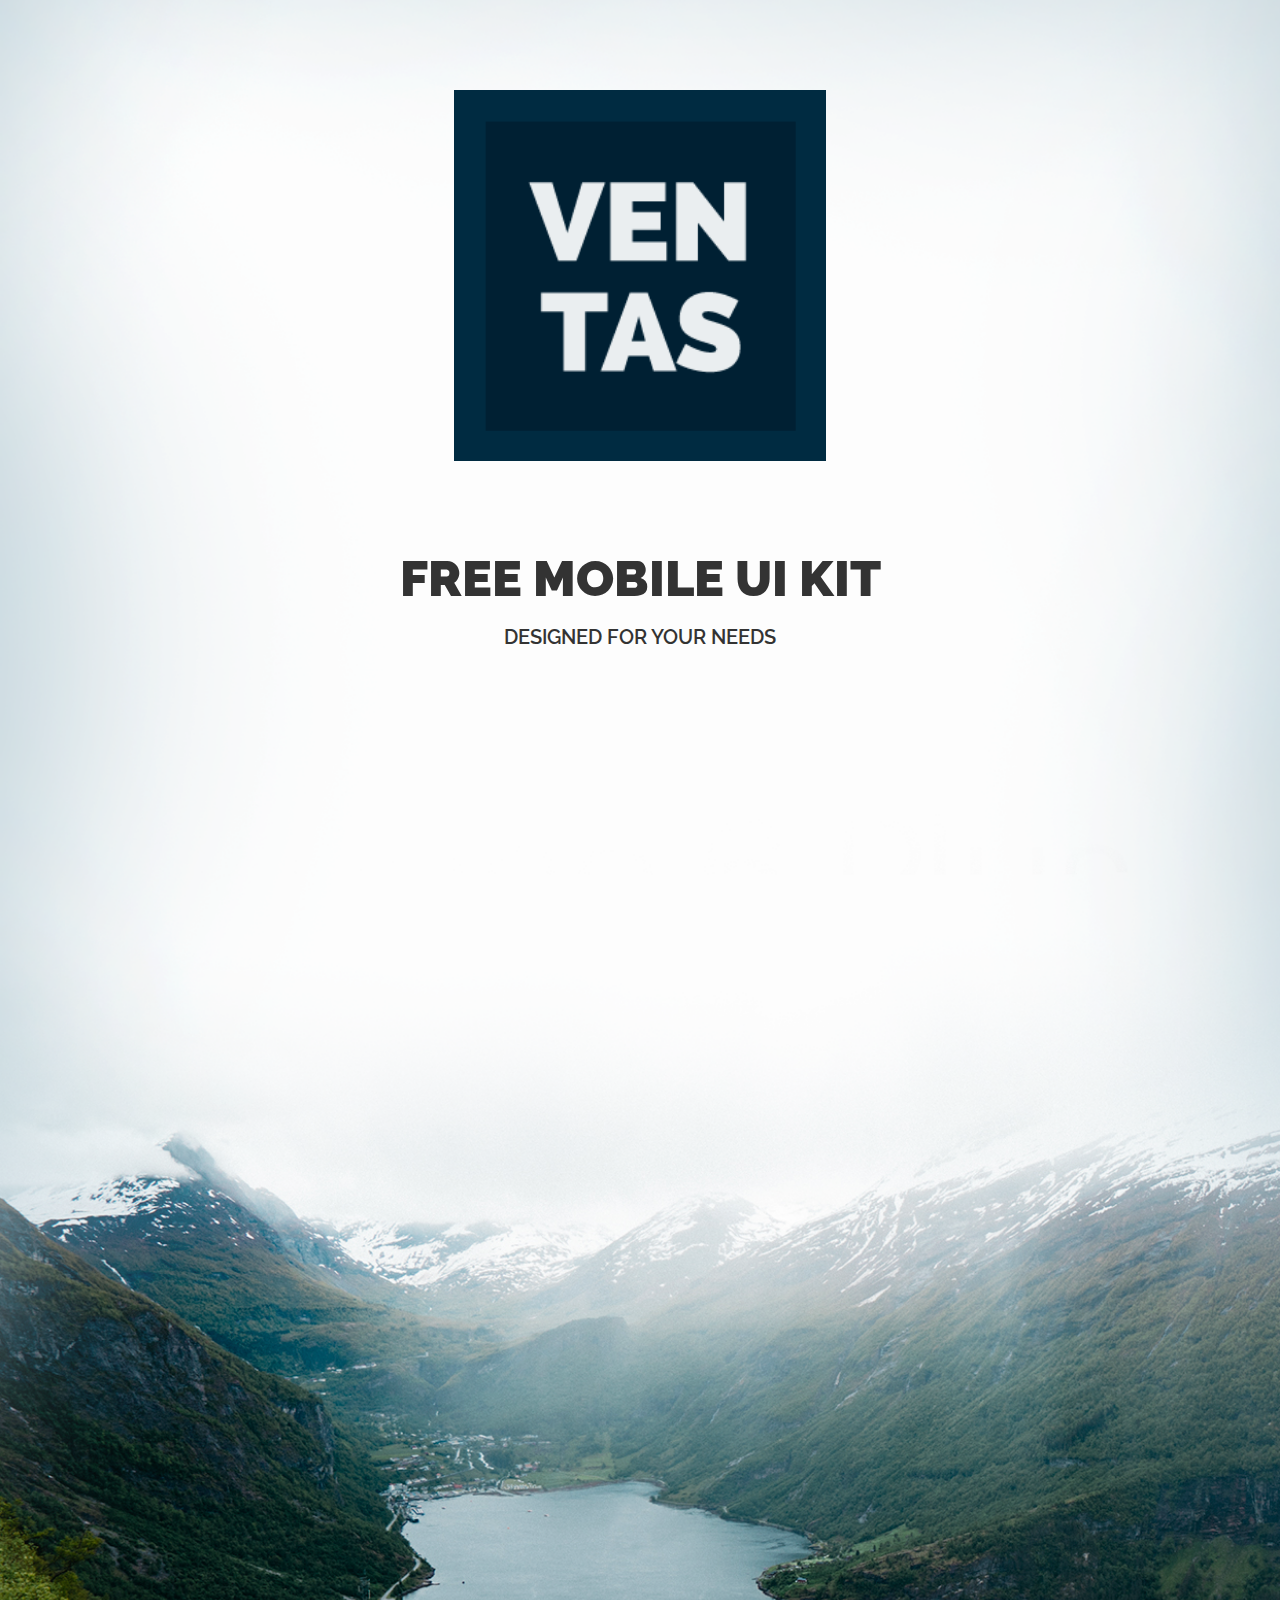
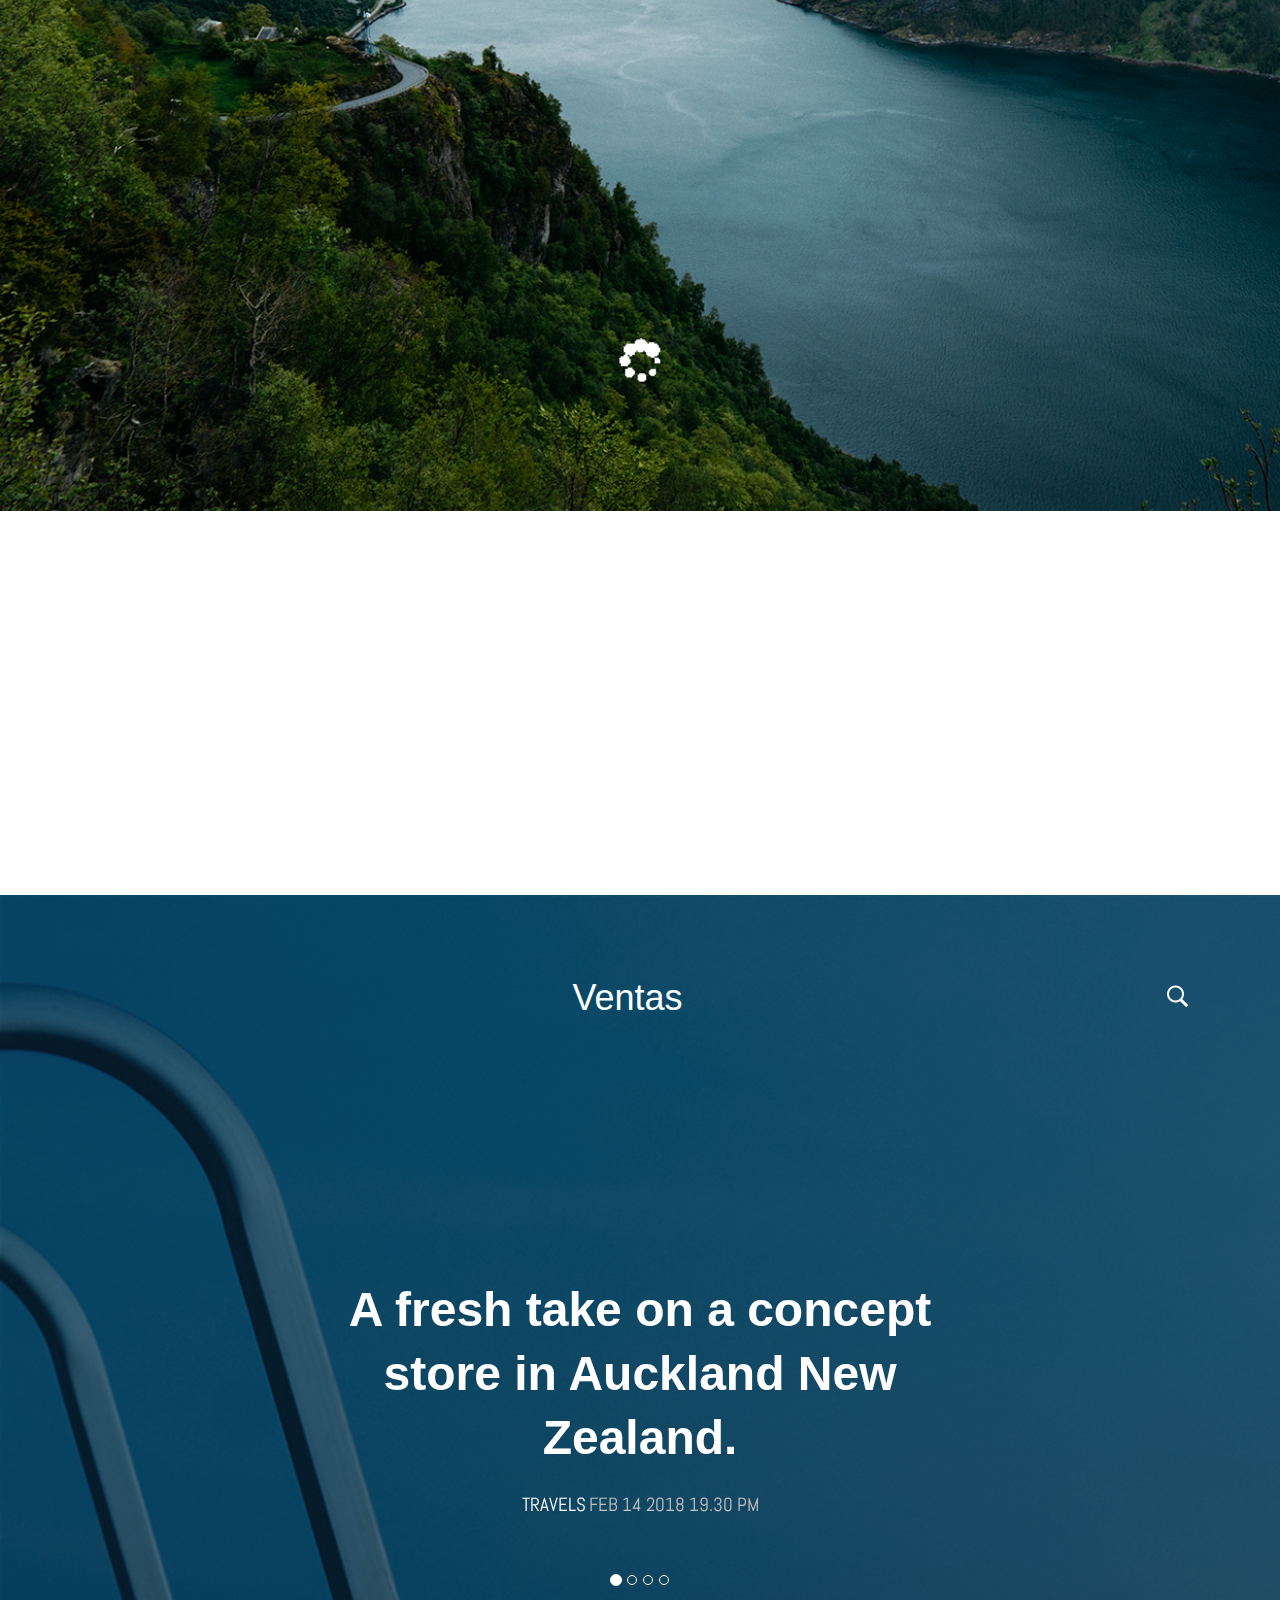
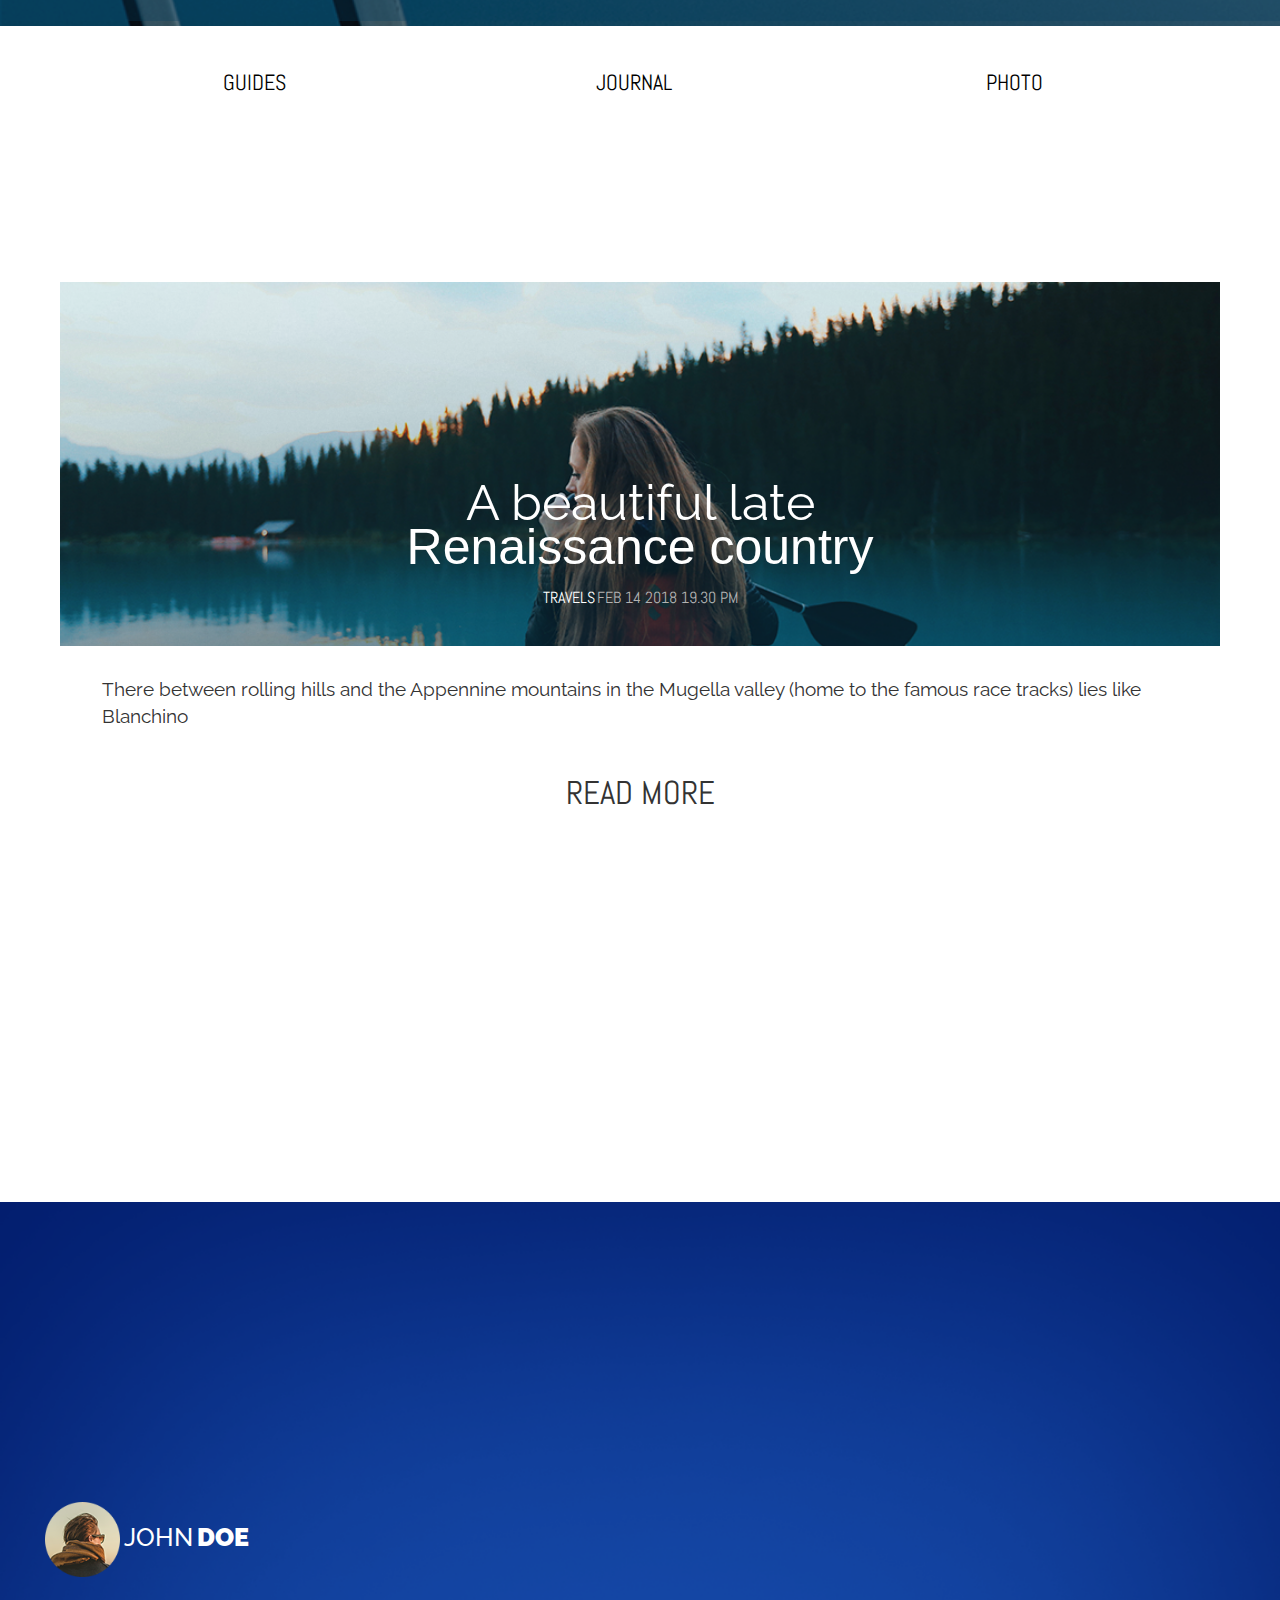
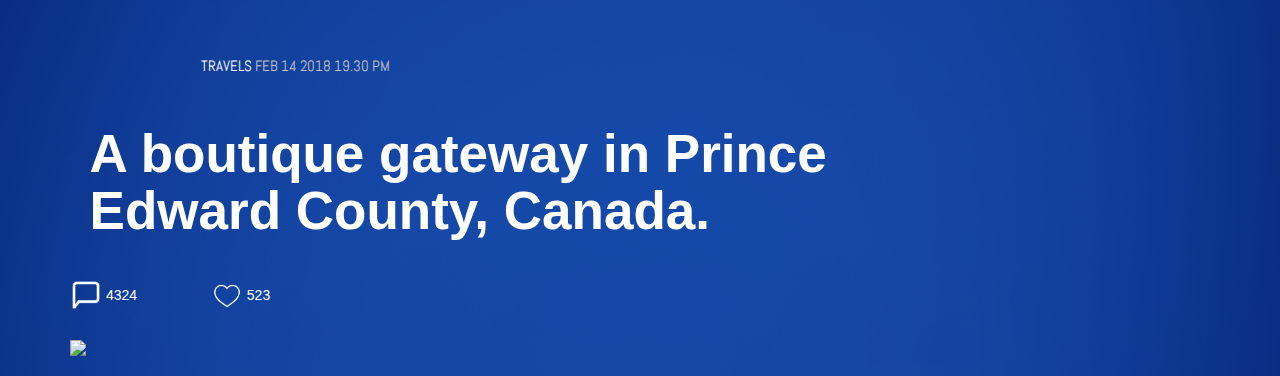
==== index.html @ aea21364 "1" ====
<!DOCTYPE html>
<html lang="en">
<head>
	<meta charset="UTF-8">
	<meta name="viewport" content="width=device-width, initial-scale=1">
		<title>Ventas</title>
		
	<link href="https://fonts.googleapis.com/css?family=Raleway:400,700" rel="stylesheet">
	<link href="https://fonts.googleapis.com/css?family=Abel" rel="stylesheet">
	<script src="jquery-3.2.1.min.js"></script>
	<link rel="stylesheet" href="bootstrap/css/bootstrap.min.css">
	<script src="bootstrap/js/bootstrap.min.js"></script>
	
	<link rel="stylesheet" href="style.css">
	<link rel="stylesheet" href="owl/owl.carousel.min.css">
	<link rel="stylesheet" href="owl/owl.theme.default.min.css">
	<link rel="stylesheet" href="https://maxcdn.bootstrapcdn.com/bootstrap/3.3.7/css/bootstrap.min.css">
	<script src="https://ajax.googleapis.com/ajax/libs/jquery/3.3.1/jquery.min.js"></script>
	<script src="https://maxcdn.bootstrapcdn.com/bootstrap/3.3.7/js/bootstrap.min.js"></script>
	
	<script src="owl/jquery.min.js"></script>
	<script src="owl/owl.carousel.js"></script>
	
	
</head>
<body>

<div>
<div class="utama">

	<div class="satu">
		<img src="1.png" class="yup"/>
			<h1 class="hai">FREE MOBILE UI KIT</h1>
			<h3 class="hai1">DESIGNED FOR YOUR NEEDS</h3>
			
			<div class="spinner">
				<img id="img-spinner" src="ap.gif" >
			</div>
	</div>
	
	<div class="dua">
		<div class="two">
		<div class="coba">
		    <div id="mobile-nav"></div>
    <nav>
      <ul class="menu">
        <li><a href="#">Home</a></li>
        <li><a href="#">Works</a></li>
        <li><a href="#">Services</a></li>
        <li><a href="#">Blog</a></li>
        <li><a href="#">About</a></li>
        <li><a href="#">Contact</a></li>
      </ul>
    </nav>

  <script src="http://code.jquery.com/jquery-1.11.3.min.js"></script>
  <script src="mostrar_nav.js"></script>
  </body>
  <script type="text/javascript">

  var _gaq = _gaq || [];
  _gaq.push(['_setAccount', 'UA-36251023-1']);
  _gaq.push(['_setDomainName', 'jqueryscript.net']);
  _gaq.push(['_trackPageview']);

  (function() {
    var ga = document.createElement('script'); ga.type = 'text/javascript'; ga.async = true;
    ga.src = ('https:' == document.location.protocol ? 'https://ssl' : 'http://www') + '.google-analytics.com/ga.js';
    var s = document.getElementsByTagName('script')[0]; s.parentNode.insertBefore(ga, s);
  })();

</script>
			<p class="yes">Ventas</p>
			<img class="gam" src="search.png"/>
		</div>
			<div id="myCarousel" class="carousel slide" data-ride="carousel">
    <!-- Indicators -->
    <ol class="carousel-indicators">
      <li data-target="#myCarousel" data-slide-to="0" class="active"></li>
      <li data-target="#myCarousel" data-slide-to="1"></li>
      <li data-target="#myCarousel" data-slide-to="2"></li>
	  <li data-target="#myCarousel" data-slide-to="3"></li>
    </ol>

    <!-- Wrapper for slides -->
    <div class="carousel-inner">

      <div class="item active">
		<p class="yese"> A fresh take on a concept store in Auckland New Zealand.</p>
			<div class="yesel"> 
			<h3>TRAVELS</h3> 
			<h4> FEB 14 2018 19.30 PM</h4>
		</div>
      </div>

      <div class="item">
          <p class="yese"> A fresh take on a concept store in Auckland New Zealand.</p>
			<div class="yesel"> 
			<h3>TRAVELS</h3> 
			<h4> FEB 14 2018 19.30 PM</h4>
		</div>
        </div>
    
      <div class="item">
          <p class="yese"> A fresh take on a concept store in Auckland New Zealand.</p>
			<div class="yesel"> 
			<h3>TRAVELS</h3> 
			<h4> FEB 14 2018 19.30 PM</h4>
		</div>
      </div>
	  
	  <div class="item">
          <p class="yese"> A fresh take on a concept store in Auckland New Zealand.</p>
			<div class="yesel"> 
			<h3>TRAVELS </h3> 
			<h4>FEB 14 2018 19.30 PM</h4>
		</div>
      </div>
  
    </div>
		</div>
	</div>
</div>

	<div class="hov">
	<div class="caption">
		<div class="kol1">
			<p> GUIDES</p>
		</div>
	</div>
	<div class="caption">
		<div class="kol1">
			<p> JOURNAL</p>
		</div>
	</div>
		<div class="caption">
		<div class="kol1">
			<p> PHOTO</p>
		</div>
		</div>
		
	</div>
	
	<div class="woman">
		<p class="ab"> A beautiful late </p> 
		<p class="abu"> Renaissance country</p>
		<div class="yesell"> 
			<h3>TRAVELS</h3> 
			<h4>FEB 14 2018 19.30 PM</h4>
		</div>
	</div>
	
	<div class="long">
		<p> There between rolling hills and the Appennine mountains in the Mugella valley (home to the famous race tracks) lies like Blanchino</p>
	</div>
	
	<div class="read"> <p> READ MORE</p> </div>
	
	<div class="tiga">
			<div class="aa">
				<img src="Photo1.png">
				<h3>JOHN</h3>
				<h4>DOE</h4>
			</div>
			
			<div class="yesella"> 
			<h3>TRAVELS</h3> 
			<h4>FEB 14 2018 19.30 PM</h4>
		</div>
		
		 <p class="yesew"> A boutique gateway in Prince Edward County, Canada.</p>
		 
		 <div class="love"> 
			<img src="topic.png">
			<p> 4324 </p>
			<img src="heart.png">
			<p> 523 </p>
		 </div>
		 
		 <div class="icon">
			<img src="icon.png">
		 </div>
	</div>
</div>
<script>
	$(document).ready(function() {
	  $('.owl-carousel').owlCarousel({
		loop: true,
		margin: 10,
		responsiveClass: true,
		nav: true,
		responsive: {
		  0: {
			items: 2
		  },
		  500: {
			items: 3
		  },
		  1000: {
			items: 3,
			loop: false,
			margin:-5

		  }
		}
	  });
	});
  </script>
</body>

</html>
---- style.css ----
body{
	font-family: 'Raleway', sans-serif;
	font-family: 'Abel', sans-serif;
	margin:0;
} 

ul{
	list-style:none;
}

.satu{
	background:url(back.png) 100% no-repeat; 
	background-size:cover;
	text-align:center;
	padding-top:90px;
}

.dua{
	background:url(bag.png); 
	background-size:150%;
	margin-top:30%;
	text-align:center;

}

.tiga{
	background:url(oi.png);
	background-size:cover;
	margin-top:30%;
	
	
}

.two{
		background-color:rgba(6, 64, 95 ,0.3);
		display:inline-block;
		}


.hai{
	font-family: 'Raleway', sans-serif;
	font-weight:900;
	font-size:25px;
	padding-top:70px;
}

.hai1{
	font-family: 'Raleway', sans-serif;
	font-weight:600;
	font-size:13px;
}

.yup{
	width:25%;
}

.spinner {
    position: ;
    margin-left: 0px; 
    margin-right: 0px;
    text-align:center;
    overflow: auto;
    padding: 10px 10px 10px 10px;
	padding-top:100%;
	padding-bottom:10%;
	background:none;
}

#img-spinner{
 width: 45px;
 height: 45px;
}

.yes{
	color:white;
	padding-top:10%;
	font-size:20px;
	display:inline-block;
	padding-left:25%;
}

;

/*MENU*/

.menu {
  list-style: none;
  line-height: 42px;
  margin: auto;
  /*outline: 1px solid red;*/
  padding-left: 0;
  width: 15em;
}

.menu a {
    background: url(icons.png) no-repeat left top;
    color: #ddd;
    text-decoration: none;
    text-transform: uppercase;
    display: block;
    padding-left: 3em;
    padding-right: 3em;
    padding-top: 13px;
    width: 50%;
}

.menu a:hover {
  margin-left: 1em;
  -webkit-transition: all .5s;
  -o-transition: all .5s;
  transition: all .5s;
}

.menu li {
  box-shadow: 3px 0 rgba(52,152,219,.2) inset;
  margin-bottom: 20px;
  -webkit-transition: all .5s;
  -o-transition: all .5s;
  transition: all .5s;/*outline: 1px solid green*/
}

.menu li:hover { box-shadow: 15em 0 rgba(52,152,219,.2)inset; }

.menu li:nth-child(2) a { background-position: 0 -42px; }

.menu li:nth-child(3) a { background-position: 0 -84px; }

.menu li:nth-child(4) a { background-position: 0 -126px; }

.menu li:nth-child(5) a { background-position: 0 -168px; }

.menu li:last-child a { background-position: 0 -210px; }

/*FIN MENU*/
/*Posicion Responsive Menu*/

nav {
  background: rgba(41,128,185,1);
  padding-right: .25em;
  position: absolute;
  left: -18em;
  top: 824px;
  padding-top: 5em;
  box-sizing: border-box;
  z-index: 20;
  height: 100%;
  -webkit-transition: all .3s;
  -o-transition: all .3s;
  transition: all .3s;
}

nav.active { left: 0;
			top:824px;}

#mobile-nav {
    background: url(menu-icon.png);
    cursor: pointer;
    left: 2em;
    height: 30px;
    position: absolute;
    top: 857px;
    width: 30px;
    z-index: 30;
}

.yese{
	padding-left:20%;
	padding-right:20%;
	padding-top:15%;
	text-align:center;
	color:#fff;
	font-size:21px;
	font-weight: 749;
    line-height: 25px;
}

.yesew {
    padding-left: 7%;
    padding-top: 2%;
    color: #fff;
    font-size: 24px;
    font-weight: 749;
    line-height: 30px;
	width:85%;
}

.yesel{
	text-align:center;
	color:#fff;
	font-size:15px;
	font-family: 'Raleway', sans-serif;
	padding-top:20px;
    padding-bottom: 80px;
	    margin-top: -25px;
	font-family: 'Abel', sans-serif;
}

.yesell{
	text-align:center;
	color:#fff;
	font-size:10px;
	font-family: 'Raleway', sans-serif;
	margin-top: -25px;
	font-family: 'Abel', sans-serif;
}

.yesella{
	text-align:center;
	color:#fff;
	font-size:10px;
	font-family: 'Raleway', sans-serif;
	font-family: 'Abel', sans-serif;
	margin-left: -57px;
	padding-top: 25px;
}

.yesell h3{
	text-align:center;
	color:#fff;
	font-size:10px;
	font-family: 'Raleway', sans-serif;
    padding-bottom: 15px;
	font-family: 'Abel', sans-serif;
	display:inline-block;
}

.yesell h4{
	text-align:center;
	color: #b2b2b2;
    font-size: 12px;
	font-family: 'Raleway', sans-serif;
    padding-bottom: 15px;
	font-family: 'Abel', sans-serif;
	display:inline-block;
}

.yesella h3{
	color:#fff;
	font-size:15px;
	font-family: 'Raleway', sans-serif;
    padding-bottom: 15px;
	font-family: 'Abel', sans-serif;
	display:inline-block;
}

.yesella h4{
	color:#c2c2c2;
	font-size:15px;
	font-family: 'Raleway', sans-serif;
    padding-bottom: 15px;
	font-family: 'Abel', sans-serif;
	display:inline-block;
}

.yesel h3{
	text-align:center;
	color:#fff;
	font-size:10px;
	font-family: 'Raleway', sans-serif;
    padding-bottom: 15px;
	font-family: 'Abel', sans-serif;
	display:inline-block;
}

.yesel h4{
	text-align:center;
	color:#c2c2c2;
	font-size:10px;
	font-family: 'Raleway', sans-serif;
    padding-bottom: 15px;
	font-family: 'Abel', sans-serif;
	display:inline-block;
}

.gam img{
	width:35px;
}

.coba{
	width:100%;
	display:inline-block;
}

.coba img{
	width:25px;
	margin:7%;
	float:right;
	padding-top:12px;
}

.hov{
	margin-top:5%;
	margin-bottom:20%;
	margin-left:5%;
	margin-right:5%;
	text-align:center;
}


.hov .caption .kol1 p{
		color: black;
		text-align: center;
		padding: 15px 15px;
		text-decoration: none;
		margin-top: -16px;
		font-family: 'Abel', sans-serif;
	}
.hov .caption .kol1 p:hover{
	color:black;
	background-color:#e3e3e3;
}

.kol1{
	width:33%;
	height:90px;
	float:left;
}

.kol2{
	width:34%;
	float:left;
}

.kol3{
	width:33%;
	float:left;
}

.woman{
	margin-top:35px;
	background:url(Photo.png);
	background-size:cover;
	margin-left:20px;
	margin-right:20px;
}

.ab{
	padding-top:55px;
	color:white;
	width:100%;
	text-align:center;
	font-size:20px;
	margin:0;
}

.abu{
	color:white;
	width:100%;
	text-align:center;
	font-size:20px;
}

.long{
	margin-top:30px;
	padding-left:8%;
	padding-right:8%;
	font-family: 'Raleway', sans-serif;
	
}

.read{
	font-family: 'Abel', sans-serif;
	text-align:center;
	margin-top:40px;
	font-size:20px;
}

.aa{
	display:inline-block;
	padding-top:300px;
}

.aa img{
	width:35px;
	margin-left:25px;
	margin-bottom: -11px;
}

.aa h4{
	display:inline-block;
	font-size:15px;
	color:white;
	font-family: 'Raleway', sans-serif;
	font-weight:900;
}

.aa h3{
	display:inline-block;
	font-size:15px;
	color:white;
	font-family: 'Raleway', sans-serif;
}

.love{
	display:inline-block;
	padding-top:10px;
}

.love p{
	display:inline-block;
	color:white;
}

.love img{
	width:24px;
    margin-bottom: -5px;
    margin-left: 24px;
}

.icon img{
	width:35px;
	margin-left: 25px;
    margin-top: 25px;
	padding-bottom: 20px;
}

@media (min-width: 375px){
	
.yup {
    width: 29%;
}
	
.hai {
    font-family: 'Raleway', sans-serif;
    font-weight: 900;
    font-size: 30px;
    padding-top: 70px;
}

.hai1 {
    font-family: 'Raleway', sans-serif;
    font-weight: 600;
    font-size: 15px;
}

#mobile-nav {
    background: url(menu-icon.png);
    cursor: pointer;
    left: 2em;
    height: 30px;
    position: absolute;
    top: 975px;
    width: 30px;
    z-index: 30;
}

nav.active {
    left: 0;
    top: 938px;
}

nav {
  background: rgba(41,128,185,1);
  padding-right: .25em;
  position: absolute;
  left: -18em;
  top: 938px;
  padding-top: 5em;
  box-sizing: border-box;
  z-index: 20;
  height: 100%;
  -webkit-transition: all .3s;
  -o-transition: all .3s;
  transition: all .3s;
}



.yes {
    color: white;
    padding-top: 10%;
    font-size: 25px;
    display: inline-block;
    padding-left: 25%;
}

.yes {
    color: white;
    padding-top: 10%;
    font-size: 25px;
    display: inline-block;
    padding-left: 25%;
}

.yesel h3{
	text-align:center;
	color:#fff;
	font-size:15px;
	font-family: 'Raleway', sans-serif;
    padding-bottom: 15px;
	font-family: 'Abel', sans-serif;
	display:inline-block;
}

.yesel h4{
	text-align:center;
	color:#c2c2c2;
	font-size:15px;
	font-family: 'Raleway', sans-serif;
    padding-bottom: 15px;
	font-family: 'Abel', sans-serif;
	display:inline-block;
}

.kol1 p{
	font-size:17px;
}

.ab{
	padding-top:55px;
	color:white;
	width:100%;
	text-align:center;
	font-size:23px;
	margin:0;
}

.abu{
	color:white;
	width:100%;
	text-align:center;
	font-size:23px;
}

.yesell h3{
	text-align:center;
	color:#fff;
	font-size:14px;
	font-family: 'Raleway', sans-serif;
    padding-bottom: 15px;
	font-family: 'Abel', sans-serif;
	display:inline-block;
}

.yesell h4{
	text-align:center;
	color: #b2b2b2;
    font-size: 14px;
	font-family: 'Raleway', sans-serif;
    padding-bottom: 15px;
	font-family: 'Abel', sans-serif;
	display:inline-block;
}

.long {
    margin-top: 30px;
    font-size: 16px;
    padding-left: 8%;
    padding-right: 8%;
    font-family: 'Raleway', sans-serif;
}

.read {
    font-family: 'Abel', sans-serif;
    text-align: center;
    margin-top: 40px;
    font-size: 24px;
}

.aa img {
    width: 45px;
    margin-left: 25px;
    margin-bottom: -15px;
}

.aa h3 {
    display: inline-block;
    font-size: 18px;
    color: white;
    font-family: 'Raleway', sans-serif;
}

.aa h4 {
    display: inline-block;
    font-size: 18px;
    color: white;
    font-family: 'Raleway', sans-serif;
}

.yesella {
    text-align: center;
    color: #fff;
    font-size: 10px;
    font-family: 'Raleway', sans-serif;
    font-family: 'Abel', sans-serif;
    margin-left: -80px;
    padding-top: 55px;
}

.yesella h3{
	color:#fff;
	font-size:15px;
	font-family: 'Raleway', sans-serif;
    padding-bottom: 15px;
	font-family: 'Abel', sans-serif;
	display:inline-block;
}

.yesella h4{
	color:#c2c2c2;
	font-size:15px;
	font-family: 'Raleway', sans-serif;
    padding-bottom: 15px;
	font-family: 'Abel', sans-serif;
	display:inline-block;
}

}

@media (min-width: 425px){
	#mobile-nav {
    background: url(menu-icon.png);
    cursor: pointer;
    left: 2em;
    height: 30px;
    position: absolute;
    top: 1067px;
    width: 30px;
    z-index: 30;
}

.yese {
    padding-left: 20%;
    padding-right: 20%;
    padding-top: 15%;
    text-align: center;
    color: #fff;
    font-size: 33px;
    font-weight: 749;
    line-height: 41px;
}

nav.active {
    left: 0;
    top: 1032px;
}
nav {
  background: rgba(41,128,185,1);
  padding-right: .25em;
  position: absolute;
  left: -18em;
  top: 1032px;
  padding-top: 5em;
  box-sizing: border-box;
  z-index: 20;
  height: 100%;
  -webkit-transition: all .3s;
  -o-transition: all .3s;
  transition: all .3s;
}

.yesella {
    text-align: center;
    color: #fff;
    font-size: 10px;
    font-family: 'Raleway', sans-serif;
    font-family: 'Abel', sans-serif;
    margin-left: -175px;
    padding-top: 55px;
}

.yesew {
    padding-left: 7%;
    padding-top: 2%;
    color: #fff;
    font-size: 35px;
    font-weight: 749;
    line-height: 38px;
    width: 85%;
}

.love img {
    width: 32px;
    margin-bottom: 4px;
    margin-left: 24px;
}

.icon img {
    width: 45px;
    margin-left: 25px;
    margin-top: 25px;
    padding-bottom: 20px;
}
.aa img {
    width: 45px;
    margin-left: 25px;
    margin-bottom: 6px;
}
}

@media (min-width: 768px){
	.hai {
    font-family: 'Raleway', sans-serif;
    font-weight: 900;
    font-size: 50px;
    padding-top: 70px;
}

.hai1 {
    font-family: 'Raleway', sans-serif;
    font-weight: 600;
    font-size: 20px;
}

#mobile-nav {
    background: url(menu-icon.png);
    cursor: pointer;
    left: 4em;
    height: 30px;
    position: absolute;
    top: 1690px;
    width: 30px;
    z-index: 30;
}

nav.active {
    left: 0;
    top: 1630px;
}
nav {
  background: rgba(41,128,185,1);
  padding-right: .25em;
  position: absolute;
  left: -18em;
  top: 1630px;
  padding-top: 5em;
  box-sizing: border-box;
  z-index: 20;
  height: 100%;
  -webkit-transition: all .3s;
  -o-transition: all .3s;
  transition: all .3s;
}

ul{
	padding-top:15%;
}

.yes {
    color: white;
    padding-top: 6%;
    font-size: 36px;
    display: inline-block;
    padding-left: 14%;
}

.coba img {
    width: 25px;
    margin: 6% 7%;
    float: right;
    padding-top: 12px;
}

.yese {
    padding-left: 26%;
    padding-right: 26%;
    padding-top: 15%;
    text-align: center;
    color: #fff;
    font-size: 48px;
    font-weight: 749;
    line-height: 64px;
}

.yesel h3 {
    text-align: center;
    color: #fff;
    font-size: 19px;
    font-family: 'Raleway', sans-serif;
    padding-bottom: 15px;
    font-family: 'Abel', sans-serif;
    display: inline-block;
}

.yesel h4 {
    text-align: center;
    color: #c2c2c2;
    font-size: 19px;
    font-family: 'Raleway', sans-serif;
    padding-bottom: 15px;
    font-family: 'Abel', sans-serif;
    display: inline-block;
}

.read {
    font-family: 'Abel', sans-serif;
    text-align: center;
    margin-top: 40px;
    font-size: 28px;
}

.kol1 p {
    font-size: 22px;
}

.hov .caption .kol1 p {
    color: black;
    text-align: center;
    padding: 15px 15px;
    text-decoration: none;
    margin-top: -38px;
    font-family: 'Abel', sans-serif;
}

.hov .caption .kol1 p {
    color: black;
    text-align: center;
    padding: 15px 15px;
    text-decoration: none;
    margin-top: -38px;
    font-family: 'Abel', sans-serif;
}

.ab {
    padding-top: 185px;
    color: white;
    width: 100%;
    text-align: center;
    font-size: 50px;
    margin: 0;
	font-family: 'Raleway', sans-serif;
}
.abu {
    color: white;
    width: 100%;
    text-align: center;
    font-size: 50px;
    margin-top: -26px;
}

.yesell h3 {
    text-align: center;
    color: #fff;
    font-size: 16px;
    font-family: 'Raleway', sans-serif;
    padding-bottom: 30px;
    font-family: 'Abel', sans-serif;
    display: inline-block;
}

.yesell h4 {
    text-align: center;
    color: #b2b2b2;
    font-size: 16px;
    font-family: 'Raleway', sans-serif;
    padding-bottom: 30px;
    font-family: 'Abel', sans-serif;
    display: inline-block;
}

.long {
    margin-top: 30px;
    font-size: 19px;
    padding-left: 8%;
    padding-right: 8%;
    font-family: 'Raleway', sans-serif;
}

.read {
    font-family: 'Abel', sans-serif;
    text-align: center;
    margin-top: 40px;
    font-size: 33px;
}

.woman {
    margin-top: 35px;
    background: url(Photo.png);
    background-size: cover;
    margin-left: 60px;
    margin-right: 60px;
}

.aa img {
    width: 75px;
    margin-left: 25px;
    margin-bottom: 6px;
}

.aa h3 {
    display: inline-block;
    font-size: 25px;
    color: white;
    font-family: 'Raleway', sans-serif;
}

.aa h4 {
    display: inline-block;
    font-size: 25px;
    color: white;
    font-family: 'Raleway', sans-serif;
}

.yesella {
    text-align: center;
    color: #fff;
    font-size: 15px;
    font-family: 'Raleway', sans-serif;
    font-family: 'Abel', sans-serif;
    margin-left: -450px;
    padding-top: 55px;
}

.yesew {
    padding-left: 7%;
    padding-top: 2%;
    color: #fff;
    font-size: 53px;
    font-weight: 749;
    line-height: 57px;
    width: 79%;
}

.love img {
    width: 32px;
    margin-bottom: 4px;
    margin-left: 24px;
}

.love{
	padding-top:30px;
}

#mobile-nav {
    background: url(menu-icon.png);
    cursor: pointer;
    left: 4em;
    height: 30px;
    position: absolute;
    top: 2137px;
    width: 30px;
    z-index: 30;
}

nav.active {
    left: 0;
    top: 2063px;

}

nav {
  background: rgba(41,128,185,1);
  padding-right: .25em;
  position: absolute;
  left: -18em;
  top: 2063px;
  padding-top: 5em;
  box-sizing: border-box;
  z-index: 20;
  height: 100%;
  -webkit-transition: all .3s;
  -o-transition: all .3s;
  transition: all .3s;
}

ul {
    padding-top: 25%;
}
.aa img {
    width: 75px;
    margin-left: 45px;
    margin-bottom: 6px;
}

.yesella {
    text-align: center;
    color: #fff;
    font-size: 15px;
    font-family: 'Raleway', sans-serif;
    font-family: 'Abel', sans-serif;
    margin-left: -690px;
    padding-top: 55px;
}
.love img {
    width: 32px;
    margin-bottom: 4px;
    margin-left: 70px;
}

.icon img {
    width: 55px;
    margin-left: 70px;
    margin-top: 25px;
    padding-bottom: 20px;
}
}
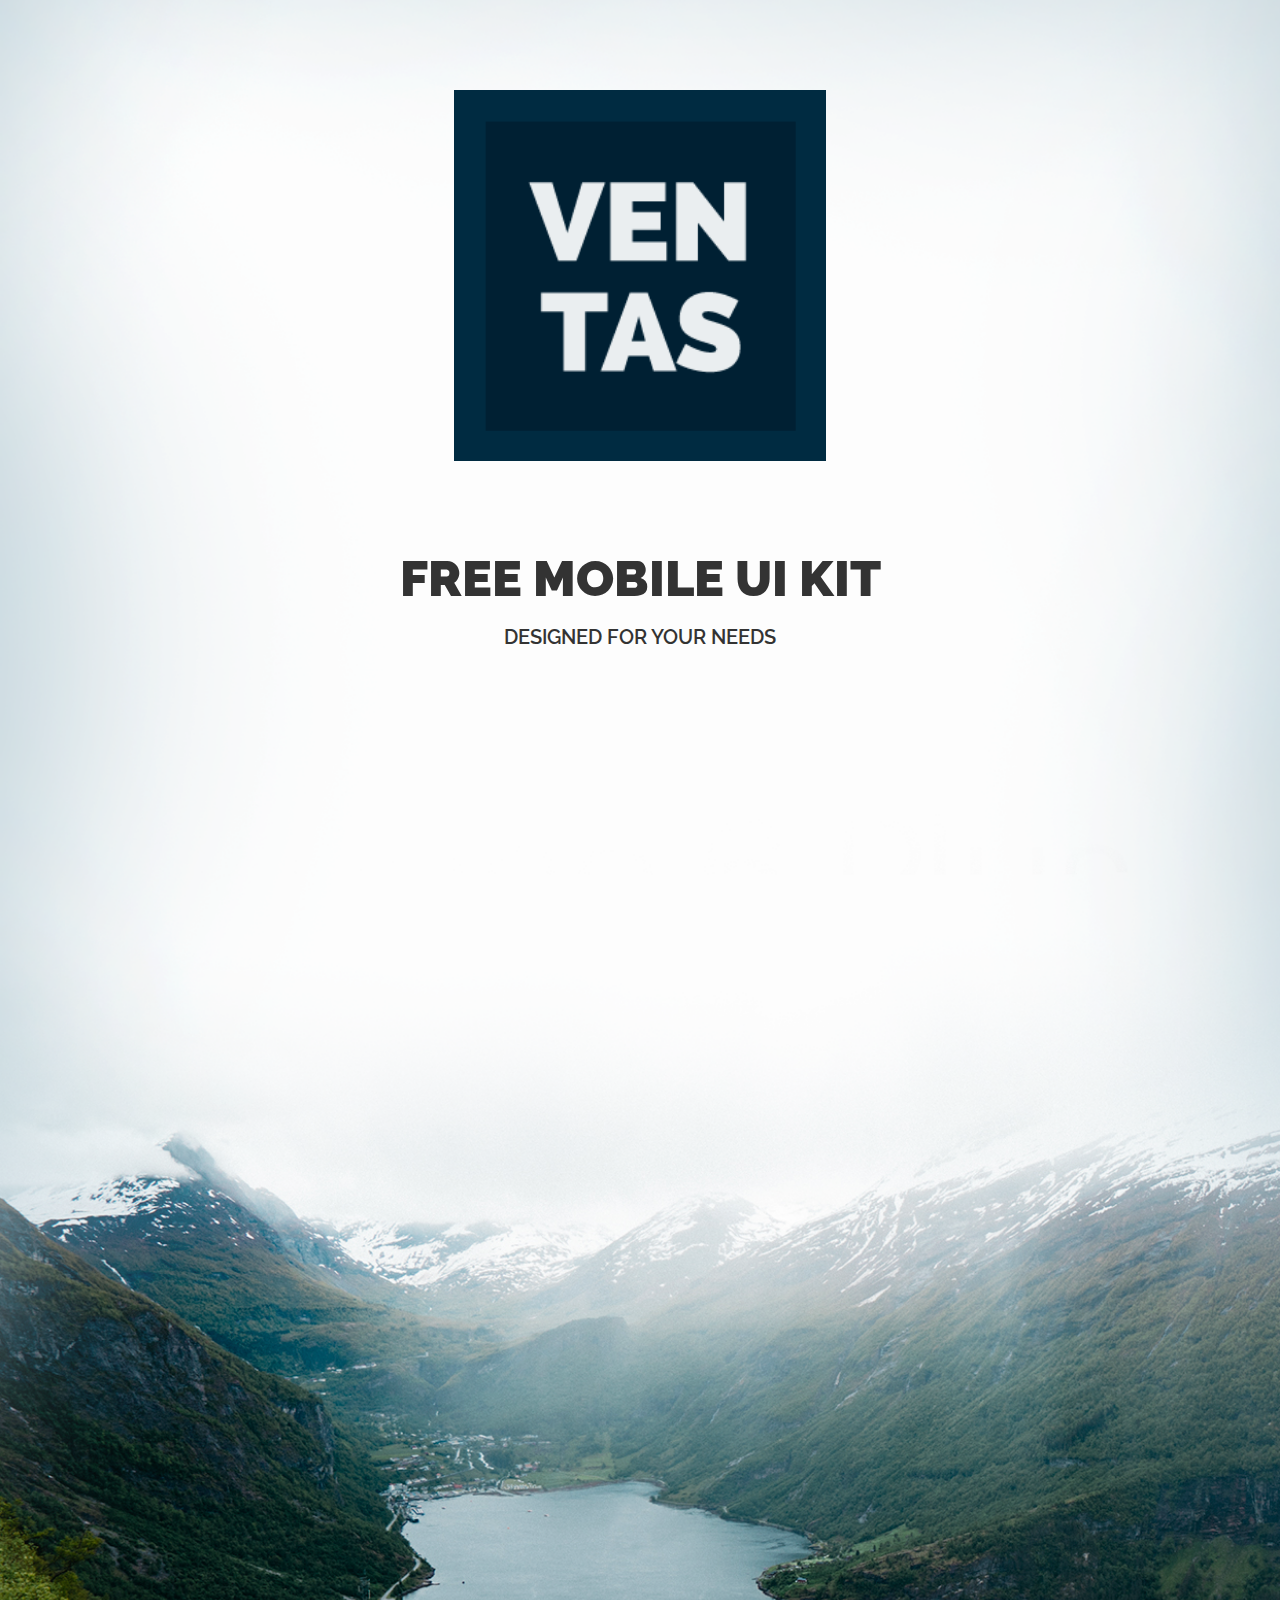
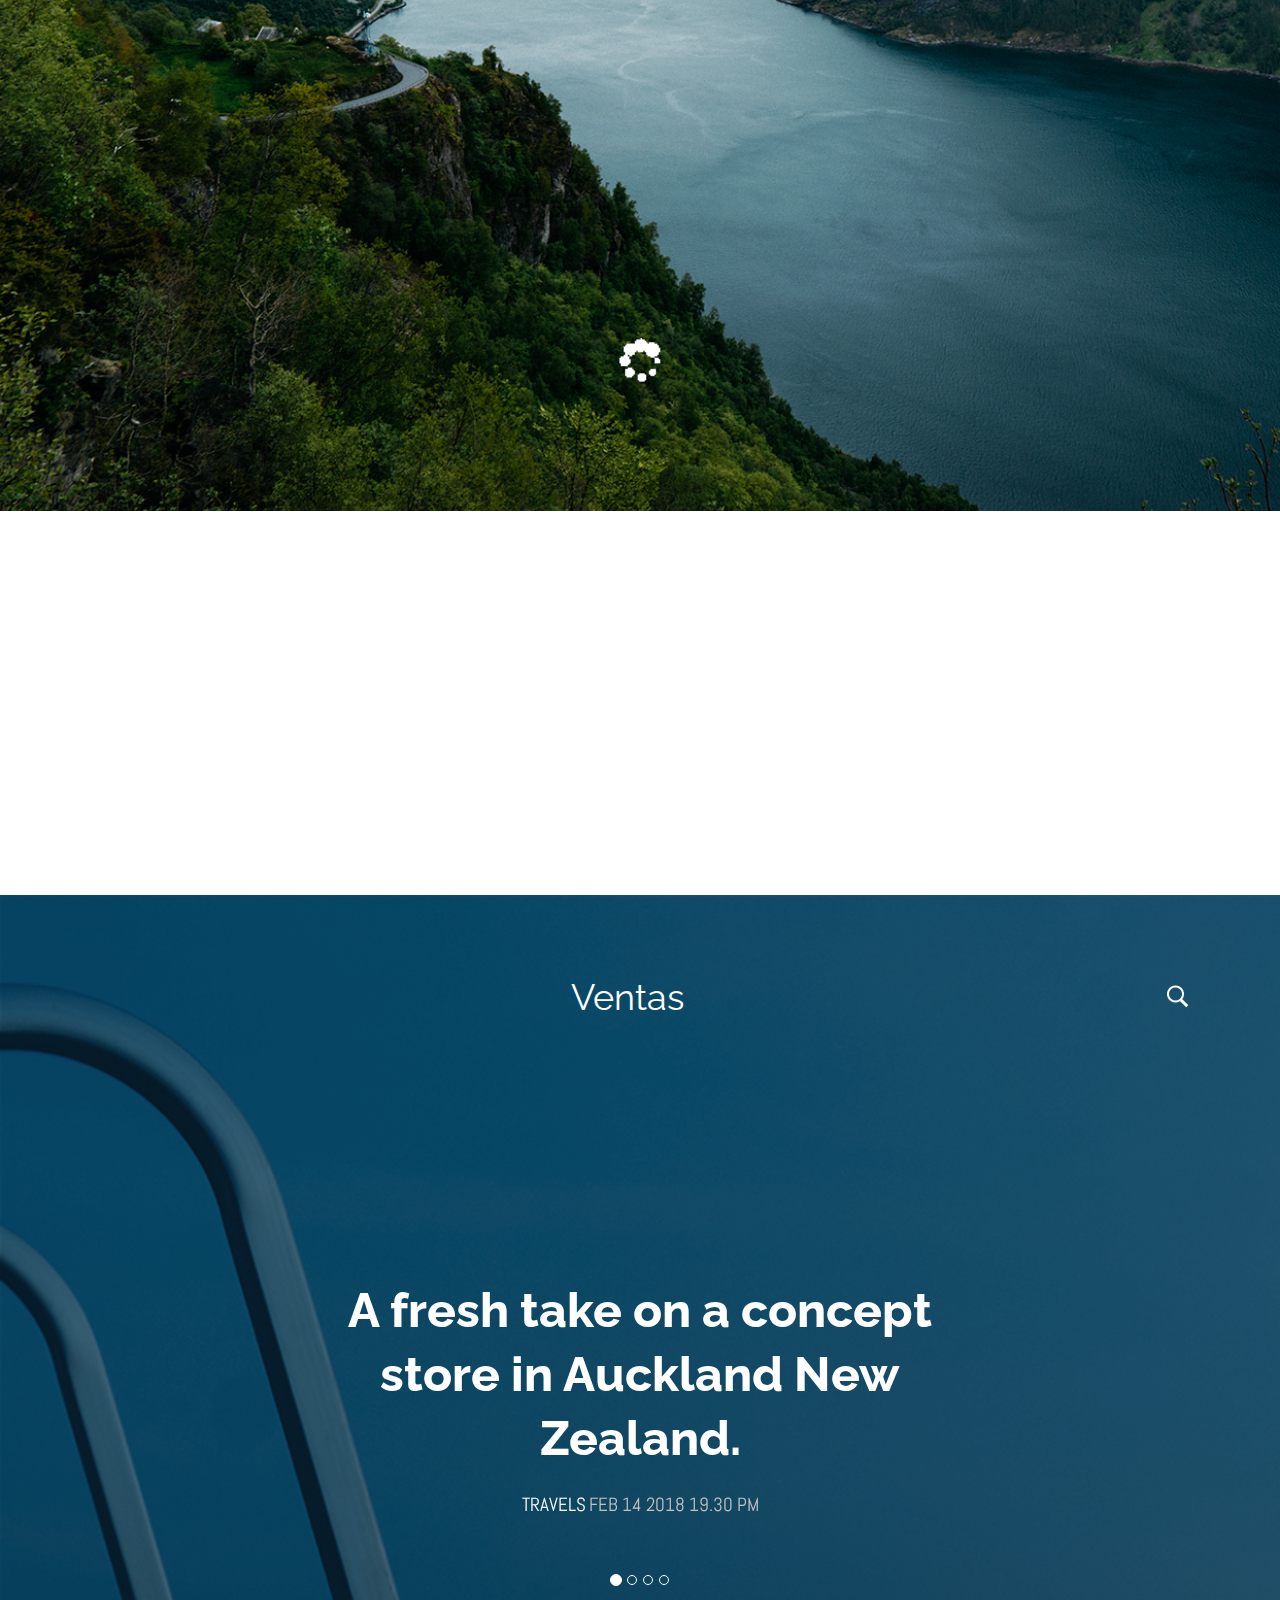
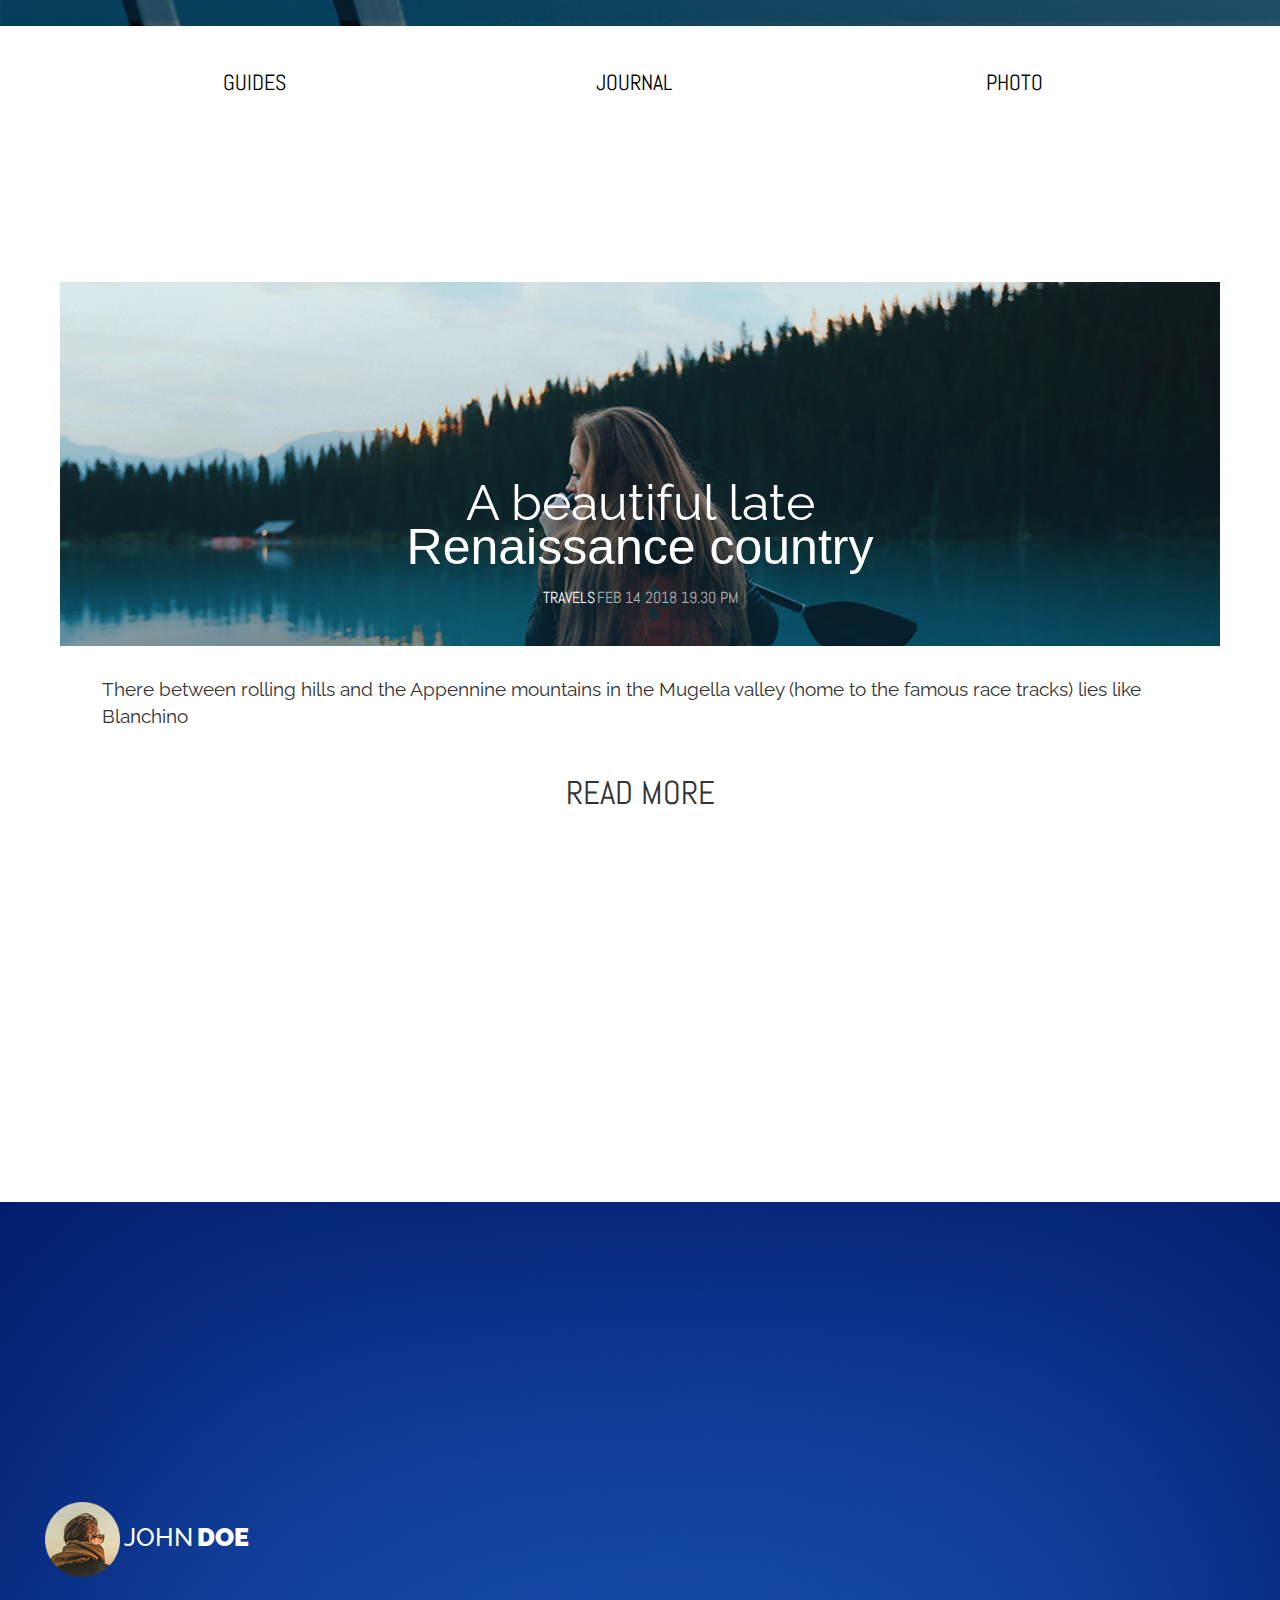
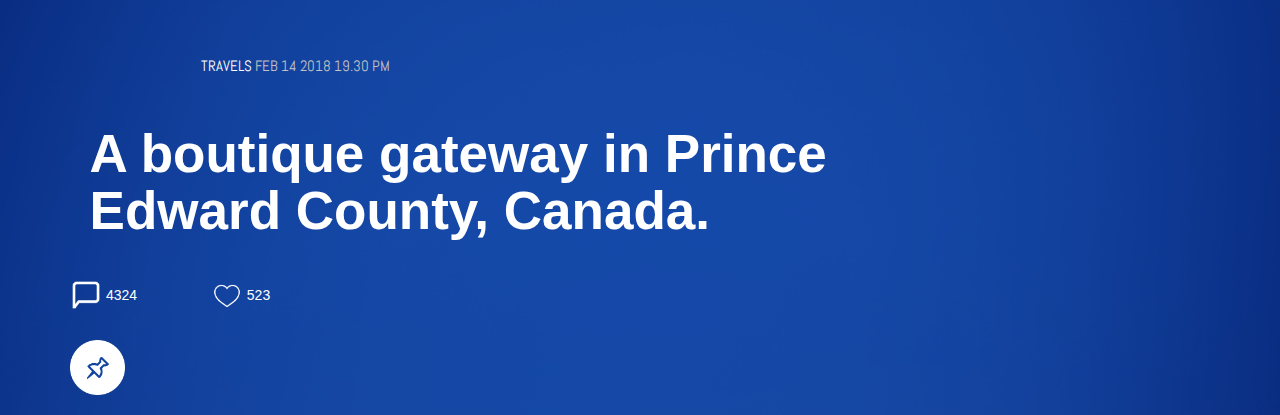
==== commit 2be529bc: "3" ====
--- a/index.html
+++ b/index.html
@@ -178,7 +178,7 @@
 		 </div>
 		 
 		 <div class="icon">
-			<img src="icon.png">
+			<img src="Icon.png">
 		 </div>
 	</div>
 </div>
--- a/style.css
+++ b/style.css
@@ -77,6 +77,7 @@
 	font-size:20px;
 	display:inline-block;
 	padding-left:25%;
+	font-family: 'Raleway', sans-serif;
 }
 
 ;
@@ -102,6 +103,7 @@
     padding-right: 3em;
     padding-top: 13px;
     width: 50%;
+	font-family: 'Raleway', sans-serif;
 }
 
 .menu a:hover {
@@ -172,6 +174,7 @@
 	font-size:21px;
 	font-weight: 749;
     line-height: 25px;
+	font-family: 'Raleway', sans-serif;
 }
 
 .yesew {
@@ -373,7 +376,7 @@
 .aa img{
 	width:35px;
 	margin-left:25px;
-	margin-bottom: -11px;
+	margin-bottom: 6px;
 }
 
 .aa h4{
@@ -403,7 +406,7 @@
 
 .love img{
 	width:24px;
-    margin-bottom: -5px;
+    margin-bottom: 6px;
     margin-left: 24px;
 }
 
@@ -634,6 +637,7 @@
     left: 0;
     top: 1032px;
 }
+
 nav {
   background: rgba(41,128,185,1);
   padding-right: .25em;
@@ -688,6 +692,67 @@
 }
 }
 
+@media (min-width: 532px){
+	#mobile-nav {
+    background: url(menu-icon.png);
+    cursor: pointer;
+    left: 3em;
+    height: 30px;
+    position: absolute;
+    top: 1255px;
+    width: 30px;
+    z-index: 30;
+}
+
+nav.active {
+    left: 0;
+    top: 1205px;
+}
+
+nav {
+  background: rgba(41,128,185,1);
+  padding-right: .25em;
+  position: absolute;
+  left: -18em;
+  top: 1205px;
+  padding-top: 5em;
+  box-sizing: border-box;
+  z-index: 20;
+  height: 100%;
+  -webkit-transition: all .3s;
+  -o-transition: all .3s;
+  transition: all .3s;
+}
+
+ul {
+	padding-top:20px;
+}
+
+.yesella {
+    text-align: center;
+    color: #fff;
+    font-size: 10px;
+    font-family: 'Raleway', sans-serif;
+    font-family: 'Abel', sans-serif;
+    margin-left: -270px;
+    padding-top: 55px;
+}
+
+.love img {
+    width: 32px;
+    margin-bottom: 4px;
+    margin-left: 40px;
+}
+
+.icon img {
+    width: 45px;
+    margin-left: 40px;
+    margin-top: 25px;
+    padding-bottom: 20px;
+}
+}
+
+
 @media (min-width: 768px){
 	.hai {
     font-family: 'Raleway', sans-serif;
